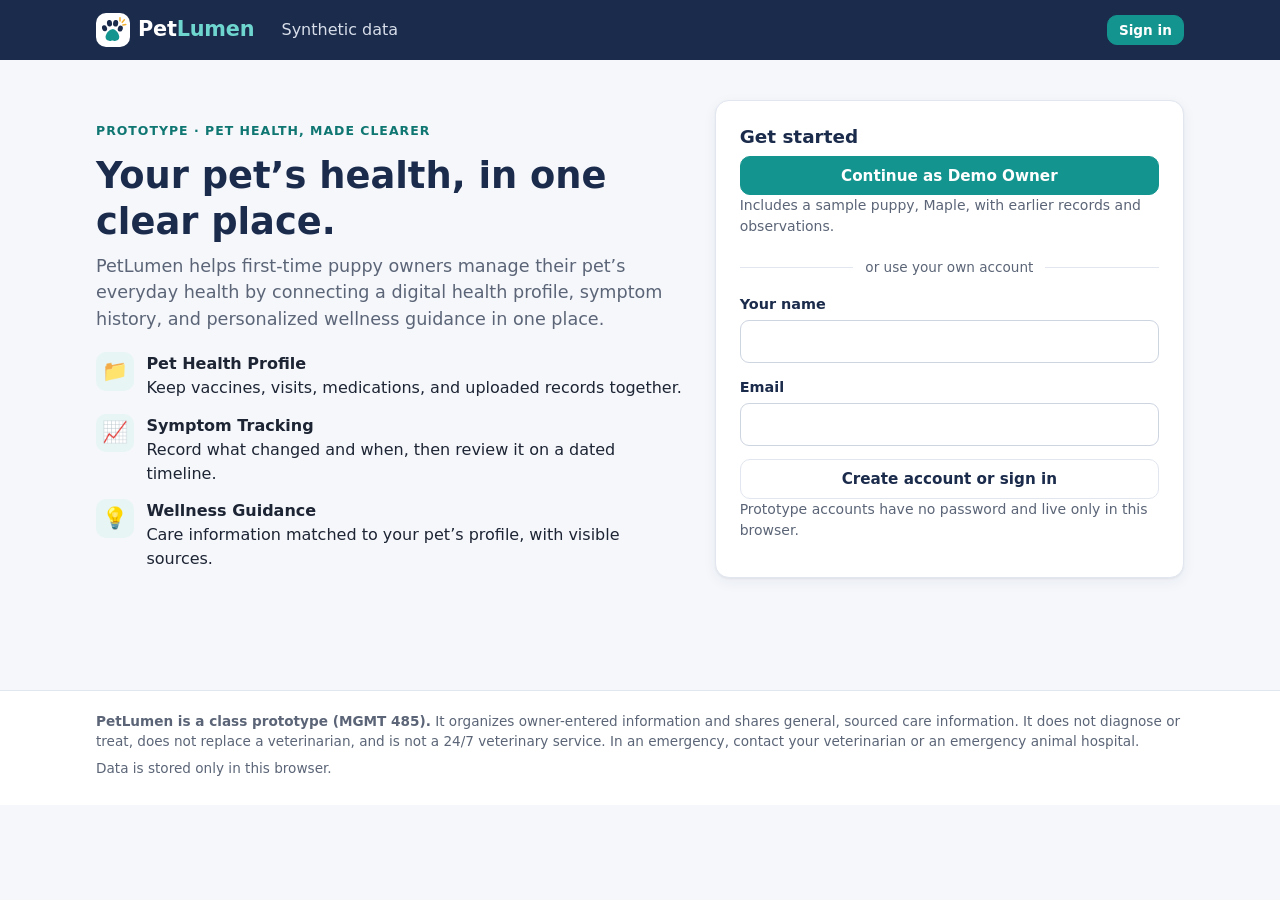
==== index.html @ 6859106e "Add PetLumen prototype app Static web app covering the three MVP features from the prototype brief: " ====
<!doctype html>
<html lang="en">
<head>
  <meta charset="utf-8">
  <meta name="viewport" content="width=device-width, initial-scale=1">
  <title>PetLumen</title>
  <meta name="description" content="PetLumen prototype: pet health profile, symptom tracking, and sourced wellness guidance in one place.">
  <meta name="theme-color" content="#1B2B4B">
  <link rel="icon" href="assets/logo.svg" type="image/svg+xml">
  <link rel="stylesheet" href="css/styles.css">
</head>
<body>
  <div id="app"><p class="loading">Loading PetLumen…</p></div>
  <div id="toasts" class="toasts" aria-live="polite"></div>
  <noscript>PetLumen needs JavaScript enabled.</noscript>
  <script src="js/store.js"></script>
  <script src="js/seed.js"></script>
  <script src="js/guidance.js"></script>
  <script src="js/app.js"></script>
</body>
</html>
---- css/styles.css ----
/* PetLumen brand: navy, teal, and a gold accent. */
:root {
  --navy: #1b2b4b;
  --navy-2: #2a3d63;
  --teal: #14948f;
  --teal-d: #0f7672;
  --teal-50: #e7f5f4;
  --gold: #f2b233;
  --gold-50: #fff6e0;
  --bg: #f5f7fb;
  --surface: #ffffff;
  --text: #1d2433;
  --muted: #5b6577;
  --border: #e1e6ef;
  --danger: #b3261e;
  --danger-50: #fdecea;
  --radius: 14px;
  --shadow: 0 1px 2px rgba(27, 43, 75, 0.06), 0 4px 14px rgba(27, 43, 75, 0.06);
}

* { box-sizing: border-box; }
html { -webkit-text-size-adjust: 100%; }
body {
  margin: 0;
  font-family: system-ui, -apple-system, "Segoe UI", Roboto, "Helvetica Neue", Arial, sans-serif;
  font-size: 16px;
  line-height: 1.5;
  color: var(--text);
  background: var(--bg);
}
h1, h2, h3 { color: var(--navy); line-height: 1.25; margin: 0 0 0.5rem; }
h1 { font-size: 1.75rem; }
h2 { font-size: 1.15rem; }
h3 { font-size: 1.02rem; }
p { margin: 0 0 0.75rem; }
a { color: var(--teal-d); }
.muted { color: var(--muted); }
.small { font-size: 0.875rem; }
.nowrap { white-space: nowrap; }
.loading { padding: 3rem; text-align: center; color: var(--muted); }

.wrap { max-width: 1120px; margin: 0 auto; padding: 0 16px; }
.main { padding-top: 1.5rem; padding-bottom: 2.5rem; min-height: 70vh; }

/* Header */
.topbar { background: var(--navy); color: #fff; position: sticky; top: 0; z-index: 10; }
.topbar-inner { display: flex; align-items: center; gap: 1rem; min-height: 60px; flex-wrap: wrap; }
.brand { display: flex; align-items: center; gap: 0.5rem; text-decoration: none; }
.brand img { background: #fff; border-radius: 10px; padding: 3px; }
.wordmark { font-weight: 800; font-size: 1.3rem; color: #fff; letter-spacing: -0.01em; }
.wordmark span { color: #6fd6cf; }
.nav { display: flex; gap: 0.25rem; flex: 1; flex-wrap: wrap; }
.nav a { color: #d7deea; text-decoration: none; padding: 0.4rem 0.7rem; border-radius: 8px; font-weight: 500; }
.nav a:hover { background: var(--navy-2); color: #fff; }
.nav a.active { background: var(--navy-2); color: #fff; box-shadow: inset 0 -2px 0 var(--gold); }
.userbox { display: flex; align-items: center; gap: 0.5rem; }
.user-name { font-weight: 600; max-width: 200px; overflow: hidden; text-overflow: ellipsis; white-space: nowrap; }
.topbar .btn-ghost { color: #fff; border-color: rgba(255, 255, 255, 0.35); background: transparent; }
.topbar .btn-ghost:hover { background: var(--navy-2); }

.syn-banner { background: var(--gold-50); border-bottom: 1px solid #f1d48e; color: #6b4a00; padding: 0.5rem 0; font-size: 0.9rem; }
.syn-hero { background: var(--gold-50); border: 1px solid #f1d48e; color: #6b4a00; border-radius: var(--radius); padding: 0.85rem 1rem; margin-bottom: 1.25rem; }

/* Buttons */
.btn {
  display: inline-flex; align-items: center; justify-content: center; gap: 0.35rem;
  font: inherit; font-weight: 600; font-size: 0.95rem; line-height: 1.2;
  padding: 0.6rem 1rem; border-radius: 10px; border: 1px solid var(--border);
  background: var(--surface); color: var(--navy); text-decoration: none; cursor: pointer;
}
.btn:hover { border-color: var(--teal); }
.btn:focus-visible, a:focus-visible, input:focus-visible, select:focus-visible, textarea:focus-visible, summary:focus-visible {
  outline: 3px solid rgba(20, 148, 143, 0.45); outline-offset: 2px;
}
.btn-primary { background: var(--teal); border-color: var(--teal); color: #fff; }
.btn-primary:hover { background: var(--teal-d); border-color: var(--teal-d); }
.btn-ghost { background: transparent; }
.btn-danger { color: var(--danger); border-color: #f0c2bd; }
.btn-danger:hover { border-color: var(--danger); }
.btn-sm { padding: 0.35rem 0.7rem; font-size: 0.85rem; }
.btn-block { width: 100%; }
.btn[disabled] { opacity: 0.45; cursor: not-allowed; }
.link-btn { background: none; border: 0; padding: 0; font: inherit; color: var(--teal-d); cursor: pointer; text-decoration: underline; }

/* Cards and layout */
.card { background: var(--surface); border: 1px solid var(--border); border-radius: var(--radius); box-shadow: var(--shadow); padding: 1.25rem; margin-bottom: 1rem; }
.card-head { display: flex; align-items: center; justify-content: space-between; gap: 0.75rem; flex-wrap: wrap; margin-bottom: 0.5rem; }
.card-head h2 { margin: 0; }
.two-col { display: grid; grid-template-columns: minmax(0, 1fr) minmax(0, 1.2fr); gap: 1rem; align-items: start; }
.two-col > .card, .stack > .card { margin-bottom: 0; }
.stack { display: grid; gap: 1rem; }
.page-head { display: flex; align-items: flex-end; justify-content: space-between; gap: 1rem; flex-wrap: wrap; margin-bottom: 1.25rem; }
.page-head p { margin: 0; }
.head-actions { display: flex; gap: 0.5rem; flex-wrap: wrap; }
.back { display: inline-block; margin-bottom: 0.75rem; text-decoration: none; font-weight: 500; }
.empty { text-align: center; padding: 2.5rem 1.25rem; }
.empty-icon { font-size: 2.5rem; }
.count { display: inline-block; min-width: 1.6rem; padding: 0 0.4rem; border-radius: 99px; background: var(--teal-50); color: var(--teal-d); font-size: 0.85rem; text-align: center; vertical-align: middle; }

/* Hero / login */
.hero { display: grid; grid-template-columns: minmax(0, 1.25fr) minmax(0, 1fr); gap: 2rem; align-items: center; padding: 1rem 0 1.5rem; }
.eyebrow { text-transform: uppercase; letter-spacing: 0.08em; font-size: 0.78rem; font-weight: 700; color: var(--teal-d); }
.hero h1 { font-size: 2.3rem; }
.lead { font-size: 1.1rem; color: var(--muted); }
.feature-list { list-style: none; padding: 0; margin: 1.25rem 0 0; display: grid; gap: 0.85rem; }
.feature-list li { display: flex; gap: 0.75rem; align-items: flex-start; }
.fi { font-size: 1.3rem; width: 2.4rem; height: 2.4rem; display: grid; place-items: center; background: var(--teal-50); border-radius: 10px; flex: none; }
.auth-card { padding: 1.5rem; }
.divider { display: flex; align-items: center; gap: 0.75rem; color: var(--muted); font-size: 0.85rem; margin: 1.25rem 0 1rem; }
.divider::before, .divider::after { content: ""; flex: 1; height: 1px; background: var(--border); }

/* Forms */
form label { display: block; font-weight: 600; font-size: 0.9rem; color: var(--navy); margin-bottom: 0.85rem; }
input, select, textarea {
  display: block; width: 100%; margin-top: 0.3rem; font: inherit; font-weight: 400; color: var(--text);
  padding: 0.6rem 0.7rem; border: 1px solid #cdd5e1; border-radius: 9px; background: #fff;
}
textarea { resize: vertical; }
input[type="file"] { padding: 0.45rem; background: var(--bg); }
input[type="checkbox"], input[type="radio"] { display: inline-block; width: auto; margin: 0 0.4rem 0 0; accent-color: var(--teal); }
label.check { display: flex; align-items: center; font-weight: 500; }
.row { display: grid; grid-template-columns: 1fr 1fr; gap: 0 0.85rem; align-items: end; }
.row label.check { padding-bottom: 0.7rem; }
fieldset { border: 0; padding: 0; margin: 0 0 0.75rem; }
legend { font-weight: 700; color: var(--teal-d); font-size: 0.8rem; text-transform: uppercase; letter-spacing: 0.06em; margin-bottom: 0.6rem; padding: 0; }
.form-card { max-width: 760px; }
.form-actions { display: flex; gap: 0.5rem; }
.severity legend { text-transform: none; letter-spacing: 0; font-size: 0.9rem; color: var(--navy); }
.seg { display: grid; grid-template-columns: repeat(5, 1fr); gap: 0.35rem; }
.seg-opt { margin: 0 !important; }
.seg-opt input { position: absolute; opacity: 0; pointer-events: none; }
.seg-opt span { display: flex; flex-direction: column; align-items: center; text-align: center; font-size: 0.72rem; font-weight: 500; padding: 0.45rem 0.2rem; border: 1px solid #cdd5e1; border-radius: 9px; cursor: pointer; min-height: 100%; line-height: 1.2; }
.seg-opt span b { font-size: 1rem; }
.seg-opt input:checked + span { background: var(--teal); border-color: var(--teal); color: #fff; }
.seg-opt input:focus-visible + span { outline: 3px solid rgba(20, 148, 143, 0.45); }
details.flags { border: 1px dashed #e7b6b1; background: #fffafa; border-radius: 10px; padding: 0.6rem 0.8rem; margin-bottom: 1rem; }
details.flags summary { cursor: pointer; font-weight: 600; color: var(--danger); }
details.flags label.check { margin: 0.45rem 0 0; font-size: 0.9rem; color: var(--text); }
.search { max-width: 320px; margin: 0; }
.filters { display: flex; gap: 1rem; align-items: flex-end; flex-wrap: wrap; margin-bottom: 0.75rem; }
.filters label { font-weight: 600; font-size: 0.85rem; color: var(--navy); }
.filters select { min-width: 180px; }

/* Pets */
.pets-grid { display: grid; grid-template-columns: repeat(auto-fill, minmax(280px, 1fr)); gap: 1rem; }
.pet-card { display: flex; gap: 1rem; text-decoration: none; color: inherit; margin: 0; transition: transform 0.12s, border-color 0.12s; }
.pet-card:hover { border-color: var(--teal); transform: translateY(-1px); }
.pet-card h3 { margin-bottom: 0.15rem; }
.pet-card p { margin-bottom: 0.5rem; }
.avatar { width: 52px; height: 52px; flex: none; border-radius: 50%; background: var(--teal-50); display: grid; place-items: center; font-size: 1.6rem; border: 2px solid #fff; box-shadow: 0 0 0 2px var(--teal-50); }
.avatar-lg { width: 68px; height: 68px; font-size: 2.1rem; }
.pet-hero { display: flex; align-items: center; gap: 1rem; flex-wrap: wrap; }
.pet-hero-body { flex: 1; min-width: 200px; }
.pet-hero h1 { margin-bottom: 0.15rem; }
.pet-hero p { margin: 0; }

.chips { display: flex; flex-wrap: wrap; gap: 0.35rem; }
.chip { display: inline-block; background: var(--bg); border: 1px solid var(--border); border-radius: 99px; padding: 0.15rem 0.6rem; font-size: 0.8rem; color: var(--navy); }
.chip-sm { font-size: 0.75rem; padding: 0.05rem 0.5rem; }
.chip-row { display: flex; gap: 0.35rem; flex-wrap: wrap; }
.chip-btn { font: inherit; font-size: 0.85rem; padding: 0.3rem 0.75rem; border-radius: 99px; border: 1px solid var(--border); background: #fff; cursor: pointer; color: var(--navy); }
.chip-btn.active { background: var(--navy); border-color: var(--navy); color: #fff; }
.badge { display: inline-block; vertical-align: middle; font-size: 0.68rem; font-weight: 700; text-transform: uppercase; letter-spacing: 0.05em; padding: 0.12rem 0.45rem; border-radius: 6px; background: var(--teal-50); color: var(--teal-d); }
.badge-syn { background: var(--gold); color: #3d2a00; }
.badge-new { background: var(--navy); color: #fff; }
.tag { display: inline-block; font-size: 0.75rem; font-weight: 600; padding: 0.1rem 0.5rem; border-radius: 6px; background: var(--teal-50); color: var(--teal-d); }
.tag-record { background: #e8edf7; color: var(--navy); }
.tag-profile { background: var(--gold-50); color: #6b4a00; }
.tag-act { background: #e8edf7; color: var(--navy); white-space: nowrap; }
.sev { display: inline-block; font-size: 0.75rem; font-weight: 700; padding: 0.1rem 0.45rem; border-radius: 6px; }
.sev-low { background: #e7f5ec; color: #1e6b3a; }
.sev-mid { background: var(--gold-50); color: #7a5200; }
.sev-high { background: var(--danger-50); color: var(--danger); }
.flag-text { color: var(--danger); font-weight: 600; margin-top: 0.2rem; }

/* Tabs */
.tabs { display: flex; gap: 0.25rem; overflow-x: auto; border-bottom: 1px solid var(--border); margin: 0 0 1rem; scrollbar-width: thin; }
.tabs a { padding: 0.65rem 0.9rem; text-decoration: none; color: var(--muted); font-weight: 600; white-space: nowrap; border-bottom: 3px solid transparent; }
.tabs a:hover { color: var(--navy); }
.tabs a.active { color: var(--navy); border-bottom-color: var(--teal); }

/* Facts / lists */
.facts { display: grid; grid-template-columns: 1fr 1fr; gap: 0.6rem 1rem; margin: 0 0 0.75rem; }
.facts dt { font-size: 0.78rem; color: var(--muted); font-weight: 600; text-transform: uppercase; letter-spacing: 0.04em; }
.facts dd { margin: 0; overflow-wrap: anywhere; }
.quick { display: grid; grid-template-columns: 1fr 1fr; gap: 0.5rem; }
.list { list-style: none; margin: 0; padding: 0; }
.list-item { display: flex; gap: 0.85rem; padding: 0.8rem 0; border-top: 1px solid var(--border); }
.list-item:first-child { border-top: 0; }
.li-date { flex: none; width: 92px; font-size: 0.85rem; font-weight: 600; color: var(--navy); }
.li-body { flex: 1; min-width: 0; overflow-wrap: anywhere; }
.li-body p { margin: 0.3rem 0; }
.plain { padding-left: 1.1rem; margin: 0; }
.plain li { margin-bottom: 0.35rem; }

/* Timeline */
.tl-month { font-size: 0.8rem; text-transform: uppercase; letter-spacing: 0.06em; color: var(--muted); margin: 1.25rem 0 0.5rem; }
.timeline { list-style: none; margin: 0; padding: 0 0 0 1.1rem; border-left: 2px solid var(--border); }
.tl { position: relative; display: flex; gap: 0.85rem; padding: 0 0 1rem 0.6rem; }
.tl-dot { position: absolute; left: -1.62rem; top: 0.3rem; width: 14px; height: 14px; border-radius: 50%; background: var(--teal); border: 3px solid #fff; box-shadow: 0 0 0 1px var(--teal); }
.tl-record .tl-dot { background: var(--navy); box-shadow: 0 0 0 1px var(--navy); }
.tl-profile .tl-dot { background: var(--gold); box-shadow: 0 0 0 1px var(--gold); }
.tl-date { flex: none; width: 92px; font-size: 0.85rem; font-weight: 600; color: var(--navy); }
.tl-body { flex: 1; min-width: 0; overflow-wrap: anywhere; }
.tl-title { font-weight: 500; margin-top: 0.15rem; }
.timeline.compact .tl { padding-bottom: 0.75rem; }

/* Alerts */
.alert { border-radius: var(--radius); padding: 0.85rem 1rem; margin-bottom: 1rem; border: 1px solid; }
.alert-info { background: var(--teal-50); border-color: #bfe3e0; color: #0d4f4c; }
.alert-urgent { background: var(--danger-50); border-color: #f0c2bd; color: #7d1a14; }

/* Guidance */
.guidance { display: grid; grid-template-columns: repeat(auto-fill, minmax(320px, 1fr)); gap: 1rem; }
.g-card { margin: 0; border-top: 4px solid var(--teal); display: flex; flex-direction: column; }
.g-card.pri-attention { border-top-color: var(--gold); }
.g-card.pri-urgent { border-top-color: var(--danger); background: #fffafa; }
.g-top { display: flex; justify-content: space-between; align-items: center; margin-bottom: 0.5rem; }
.pri { font-size: 0.75rem; font-weight: 700; color: var(--teal-d); text-transform: uppercase; letter-spacing: 0.05em; }
.pri-attention .pri { color: #8a5d00; }
.pri-urgent .pri { color: var(--danger); }
.g-card ul { padding-left: 1.1rem; margin: 0 0 0.75rem; }
.g-card li { margin-bottom: 0.3rem; }
.g-card details { margin-bottom: 0.75rem; }
.g-card details summary { cursor: pointer; font-weight: 600; color: var(--navy); font-size: 0.9rem; }
.g-uses { display: flex; flex-wrap: wrap; gap: 0.3rem; align-items: center; margin-top: auto; padding-top: 0.6rem; border-top: 1px solid var(--border); }
.g-sources { margin-top: 0.5rem; }

/* Tables */
.table-wrap { overflow-x: auto; }
table.data { width: 100%; border-collapse: collapse; font-size: 0.9rem; }
table.data th { text-align: left; font-size: 0.75rem; text-transform: uppercase; letter-spacing: 0.04em; color: var(--muted); padding: 0.5rem; border-bottom: 2px solid var(--border); }
table.data td { padding: 0.55rem 0.5rem; border-bottom: 1px solid var(--border); vertical-align: top; }
table.data td.num { text-align: right; font-variant-numeric: tabular-nums; font-weight: 600; }
table.kv { width: 100%; border-collapse: collapse; font-size: 0.92rem; }
table.kv th { text-align: left; width: 38%; color: var(--muted); font-weight: 600; padding: 0.35rem 0.5rem 0.35rem 0; vertical-align: top; }
table.kv td { padding: 0.35rem 0; }
.pager { display: flex; align-items: center; justify-content: center; gap: 0.75rem; margin-top: 1rem; }

/* Stats */
.stats { display: grid; grid-template-columns: repeat(auto-fill, minmax(160px, 1fr)); gap: 0.75rem; margin-bottom: 1rem; }
.stat { background: var(--surface); border: 1px solid var(--border); border-radius: var(--radius); padding: 1rem; box-shadow: var(--shadow); }
.stat-n { font-size: 1.6rem; font-weight: 800; color: var(--navy); font-variant-numeric: tabular-nums; }
.stat-l { font-size: 0.82rem; color: var(--muted); }

/* Summary */
.summary-actions { display: flex; gap: 0.5rem; margin-bottom: 1rem; flex-wrap: wrap; }
.summary { max-width: 860px; }
.summary-head { display: flex; gap: 0.75rem; align-items: center; border-bottom: 2px solid var(--navy); padding-bottom: 0.75rem; margin-bottom: 1rem; }
.summary-head h2 { margin: 0; font-size: 1.35rem; }
.summary-head p { margin: 0; }
.summary section { margin-bottom: 1.1rem; }
.summary h3 { font-size: 0.85rem; text-transform: uppercase; letter-spacing: 0.06em; color: var(--teal-d); border-bottom: 1px solid var(--border); padding-bottom: 0.3rem; }
.summary-foot { border-top: 1px solid var(--border); padding-top: 0.6rem; margin: 0; }

/* Footer & toasts */
.footer { border-top: 1px solid var(--border); background: #fff; padding: 1.25rem 0; font-size: 0.85rem; color: var(--muted); }
.footer p { margin: 0 0 0.4rem; }
.toasts { position: fixed; bottom: 16px; left: 50%; transform: translateX(-50%); display: grid; gap: 0.5rem; z-index: 50; width: min(440px, calc(100% - 32px)); }
.toast { background: var(--navy); color: #fff; padding: 0.75rem 1rem; border-radius: 10px; box-shadow: 0 8px 24px rgba(0, 0, 0, 0.18); transition: opacity 0.4s, transform 0.4s; }
.toast.error { background: var(--danger); }
.toast.out { opacity: 0; transform: translateY(8px); }

/* Responsive */
@media (max-width: 860px) {
  .hero, .two-col { grid-template-columns: 1fr; }
  .hero h1 { font-size: 1.85rem; }
}
@media (max-width: 560px) {
  h1 { font-size: 1.45rem; }
  .row { grid-template-columns: 1fr; }
  .facts, .quick { grid-template-columns: 1fr; }
  .nav { order: 3; flex-basis: 100%; padding-bottom: 0.5rem; }
  .userbox { margin-left: auto; }
  .user-name { max-width: 110px; }
  .seg-opt span { font-size: 0.62rem; }
  .li-date, .tl-date { width: 72px; font-size: 0.78rem; }
  .guidance { grid-template-columns: 1fr; }
  .card { padding: 1rem; }
}

/* Print: only the vet summary */
@media print {
  body { background: #fff; }
  .topbar, .syn-banner, .footer, .back, .pet-hero, .tabs, .no-print, .toasts { display: none !important; }
  .main { padding: 0; }
  .card { box-shadow: none; border: 0; padding: 0; }
  .summary { max-width: none; }
  a { color: inherit; text-decoration: none; }
}
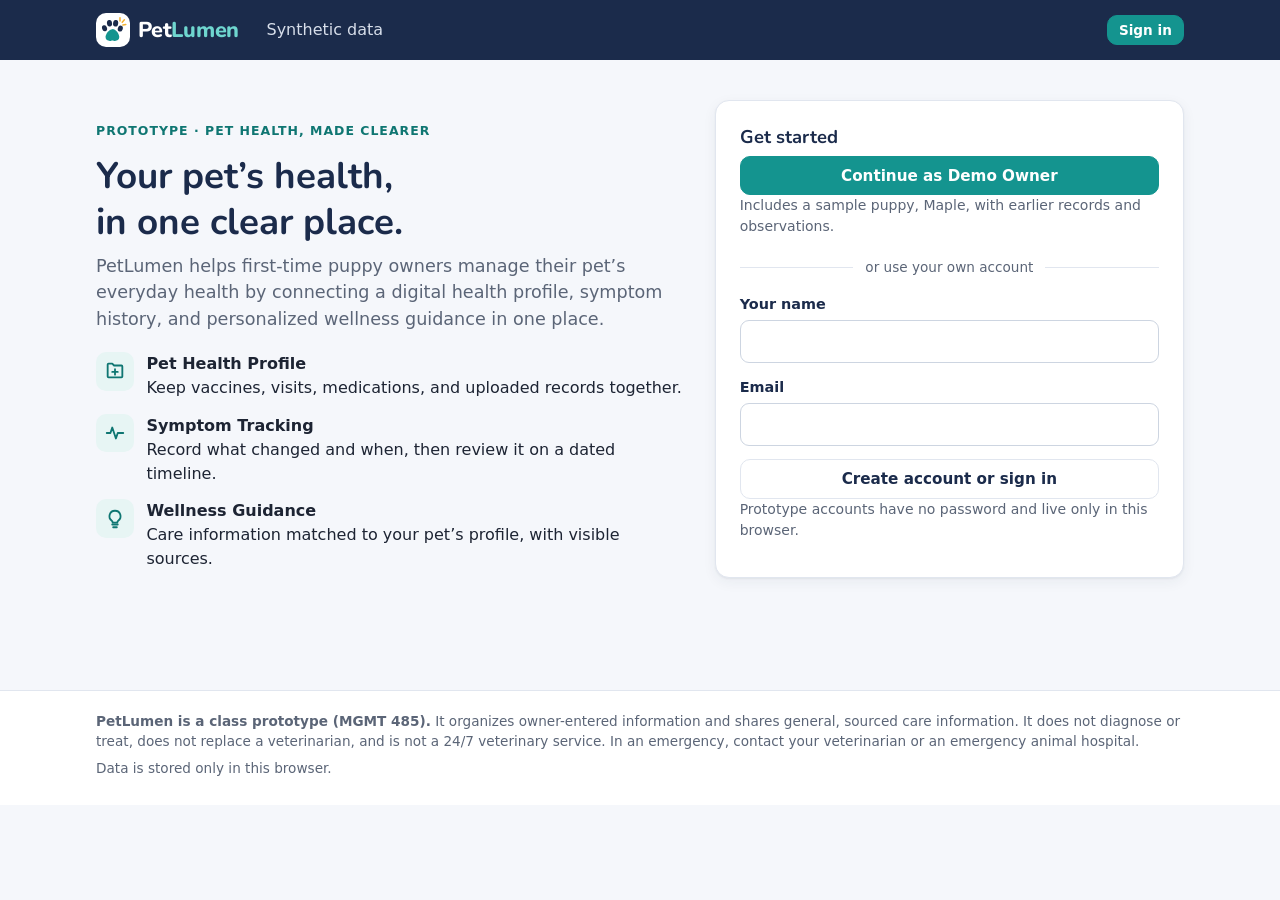
==== commit 64bc2d2d: "Add single-file PetLumen.html and make the app work in embedded viewers - Bundle CSS, JS and logo in" ====
--- a/index.html
+++ b/index.html
@@ -7,6 +7,7 @@
   <meta name="description" content="PetLumen prototype: pet health profile, symptom tracking, and sourced wellness guidance in one place.">
   <meta name="theme-color" content="#1B2B4B">
   <link rel="icon" href="assets/logo.svg" type="image/svg+xml">
+  <link rel="stylesheet" href="https://fonts.googleapis.com/css2?family=Nunito:wght@700;800&display=swap">
   <link rel="stylesheet" href="css/styles.css">
 </head>
 <body>
--- a/css/styles.css
+++ b/css/styles.css
@@ -1,34 +1,78 @@
 /* PetLumen brand: navy, teal, and a gold accent. */
+/* Layout: one centered column; pet pages use a profile card, tabs, then a two-column work area that stacks on phones. */
 :root {
-  --navy: #1b2b4b;
-  --navy-2: #2a3d63;
+  --brand: #1b2b4b;         /* navy header and wordmark band */
+  --brand-2: #2a3d63;
+  --ink: #1b2b4b;           /* headings and strong labels */
   --teal: #14948f;
-  --teal-d: #0f7672;
+  --teal-d: #0f7672;        /* links, teal text */
   --teal-50: #e7f5f4;
+  --teal-line: #bfe3e0;
+  --teal-ink: #0d4f4c;
   --gold: #f2b233;
   --gold-50: #fff6e0;
+  --gold-line: #f1d48e;
+  --gold-ink: #6b4a00;
+  --on-gold: #3d2a00;
+  --on-accent: #ffffff;
   --bg: #f5f7fb;
   --surface: #ffffff;
+  --surface-alt: #fffafa;
+  --chip-bg: #f5f7fb;
+  --navy-50: #e8edf7;
   --text: #1d2433;
   --muted: #5b6577;
   --border: #e1e6ef;
+  --input-border: #cdd5e1;
+  --nav-text: #d7deea;
+  --wordmark-accent: #6fd6cf;
   --danger: #b3261e;
   --danger-50: #fdecea;
+  --danger-line: #f0c2bd;
+  --danger-ink: #7d1a14;
+  --ok-50: #e7f5ec;
+  --ok-ink: #1e6b3a;
+  --focus: rgba(20, 148, 143, 0.45);
+  --shadow: 0 1px 2px rgba(27, 43, 75, 0.06), 0 4px 14px rgba(27, 43, 75, 0.06);
+  --overlay: rgba(15, 22, 38, 0.6);
+  --font-display: "Nunito", "Avenir Next", "Segoe UI", system-ui, sans-serif;
+  --font-body: system-ui, -apple-system, "Segoe UI", Roboto, "Helvetica Neue", Arial, sans-serif;
   --radius: 14px;
-  --shadow: 0 1px 2px rgba(27, 43, 75, 0.06), 0 4px 14px rgba(27, 43, 75, 0.06);
+}
+@media (prefers-color-scheme: dark) {
+  :root:not([data-theme="light"]) {
+    --brand: #111c33; --brand-2: #1f2e4d; --ink: #e3e9f5; --teal: #1aa8a2; --teal-d: #5fd0c9;
+    --teal-50: #123332; --teal-line: #1f5452; --teal-ink: #b5ece8;
+    --gold-50: #362a0d; --gold-line: #6b5419; --gold-ink: #f5d58a;
+    --bg: #0f1626; --surface: #172033; --surface-alt: #22171a; --chip-bg: #1d283d; --navy-50: #243150;
+    --text: #e3e8f2; --muted: #9aa6bb; --border: #2a3650; --input-border: #3a4866;
+    --danger: #ff8a80; --danger-50: #3a1816; --danger-line: #6e2a25; --danger-ink: #ffc9c3;
+    --ok-50: #15301f; --ok-ink: #9de0b4; --shadow: 0 1px 2px rgba(0, 0, 0, 0.3); --overlay: rgba(0, 0, 0, 0.7);
+    color-scheme: dark;
+  }
+}
+:root[data-theme="dark"] {
+  --brand: #111c33; --brand-2: #1f2e4d; --ink: #e3e9f5; --teal: #1aa8a2; --teal-d: #5fd0c9;
+  --teal-50: #123332; --teal-line: #1f5452; --teal-ink: #b5ece8;
+  --gold-50: #362a0d; --gold-line: #6b5419; --gold-ink: #f5d58a;
+  --bg: #0f1626; --surface: #172033; --surface-alt: #22171a; --chip-bg: #1d283d; --navy-50: #243150;
+  --text: #e3e8f2; --muted: #9aa6bb; --border: #2a3650; --input-border: #3a4866;
+  --danger: #ff8a80; --danger-50: #3a1816; --danger-line: #6e2a25; --danger-ink: #ffc9c3;
+  --ok-50: #15301f; --ok-ink: #9de0b4; --shadow: 0 1px 2px rgba(0, 0, 0, 0.3); --overlay: rgba(0, 0, 0, 0.7);
+  color-scheme: dark;
 }
 
 * { box-sizing: border-box; }
 html { -webkit-text-size-adjust: 100%; }
 body {
   margin: 0;
-  font-family: system-ui, -apple-system, "Segoe UI", Roboto, "Helvetica Neue", Arial, sans-serif;
+  font-family: var(--font-body);
   font-size: 16px;
   line-height: 1.5;
   color: var(--text);
   background: var(--bg);
 }
-h1, h2, h3 { color: var(--navy); line-height: 1.25; margin: 0 0 0.5rem; }
+h1, h2, h3 { color: var(--ink); font-family: var(--font-display); line-height: 1.25; margin: 0 0 0.5rem; text-wrap: balance; }
 h1 { font-size: 1.75rem; }
 h2 { font-size: 1.15rem; }
 h3 { font-size: 1.02rem; }
@@ -39,43 +83,44 @@
 .nowrap { white-space: nowrap; }
 .loading { padding: 3rem; text-align: center; color: var(--muted); }
 
-.wrap { max-width: 1120px; margin: 0 auto; padding: 0 16px; }
+.wrap { max-width: 1120px; margin: 0 auto; padding-left: max(16px, env(safe-area-inset-left, 0px)); padding-right: max(16px, env(safe-area-inset-right, 0px)); }
 .main { padding-top: 1.5rem; padding-bottom: 2.5rem; min-height: 70vh; }
 
 /* Header */
-.topbar { background: var(--navy); color: #fff; position: sticky; top: 0; z-index: 10; }
+.topbar { background: var(--brand); color: var(--on-accent); position: sticky; top: env(safe-area-inset-top, 0px); z-index: 10; }
+body::before { content: ""; position: fixed; inset: 0 0 auto; height: env(safe-area-inset-top, 0px); z-index: 10; background: var(--brand); }
 .topbar-inner { display: flex; align-items: center; gap: 1rem; min-height: 60px; flex-wrap: wrap; }
 .brand { display: flex; align-items: center; gap: 0.5rem; text-decoration: none; }
-.brand img { background: #fff; border-radius: 10px; padding: 3px; }
-.wordmark { font-weight: 800; font-size: 1.3rem; color: #fff; letter-spacing: -0.01em; }
-.wordmark span { color: #6fd6cf; }
+.brand img { background: #ffffff; border-radius: 10px; padding: 3px; }
+.wordmark { font-family: var(--font-display); font-weight: 800; font-size: 1.35rem; color: var(--on-accent); letter-spacing: -0.01em; }
+.wordmark span { color: var(--wordmark-accent); }
 .nav { display: flex; gap: 0.25rem; flex: 1; flex-wrap: wrap; }
-.nav a { color: #d7deea; text-decoration: none; padding: 0.4rem 0.7rem; border-radius: 8px; font-weight: 500; }
-.nav a:hover { background: var(--navy-2); color: #fff; }
-.nav a.active { background: var(--navy-2); color: #fff; box-shadow: inset 0 -2px 0 var(--gold); }
+.nav a { color: var(--nav-text); text-decoration: none; padding: 0.4rem 0.7rem; border-radius: 8px; font-weight: 500; }
+.nav a:hover { background: var(--brand-2); color: var(--on-accent); }
+.nav a.active { background: var(--brand-2); color: var(--on-accent); box-shadow: inset 0 -2px 0 var(--gold); }
 .userbox { display: flex; align-items: center; gap: 0.5rem; }
 .user-name { font-weight: 600; max-width: 200px; overflow: hidden; text-overflow: ellipsis; white-space: nowrap; }
-.topbar .btn-ghost { color: #fff; border-color: rgba(255, 255, 255, 0.35); background: transparent; }
-.topbar .btn-ghost:hover { background: var(--navy-2); }
-
-.syn-banner { background: var(--gold-50); border-bottom: 1px solid #f1d48e; color: #6b4a00; padding: 0.5rem 0; font-size: 0.9rem; }
-.syn-hero { background: var(--gold-50); border: 1px solid #f1d48e; color: #6b4a00; border-radius: var(--radius); padding: 0.85rem 1rem; margin-bottom: 1.25rem; }
+.topbar .btn-ghost { color: var(--on-accent); border-color: rgba(255, 255, 255, 0.35); background: transparent; }
+.topbar .btn-ghost:hover { background: var(--brand-2); }
+
+.syn-banner { background: var(--gold-50); border-bottom: 1px solid var(--gold-line); color: var(--gold-ink); padding: 0.5rem 0; font-size: 0.9rem; }
+.syn-hero { background: var(--gold-50); border: 1px solid var(--gold-line); color: var(--gold-ink); border-radius: var(--radius); padding: 0.85rem 1rem; margin-bottom: 1.25rem; }
 
 /* Buttons */
 .btn {
   display: inline-flex; align-items: center; justify-content: center; gap: 0.35rem;
   font: inherit; font-weight: 600; font-size: 0.95rem; line-height: 1.2;
   padding: 0.6rem 1rem; border-radius: 10px; border: 1px solid var(--border);
-  background: var(--surface); color: var(--navy); text-decoration: none; cursor: pointer;
+  background: var(--surface); color: var(--ink); text-decoration: none; cursor: pointer;
 }
 .btn:hover { border-color: var(--teal); }
 .btn:focus-visible, a:focus-visible, input:focus-visible, select:focus-visible, textarea:focus-visible, summary:focus-visible {
-  outline: 3px solid rgba(20, 148, 143, 0.45); outline-offset: 2px;
-}
-.btn-primary { background: var(--teal); border-color: var(--teal); color: #fff; }
+  outline: 3px solid var(--focus); outline-offset: 2px;
+}
+.btn-primary { background: var(--teal); border-color: var(--teal); color: var(--on-accent); }
 .btn-primary:hover { background: var(--teal-d); border-color: var(--teal-d); }
 .btn-ghost { background: transparent; }
-.btn-danger { color: var(--danger); border-color: #f0c2bd; }
+.btn-danger { color: var(--danger); border-color: var(--danger-line); }
 .btn-danger:hover { border-color: var(--danger); }
 .btn-sm { padding: 0.35rem 0.7rem; font-size: 0.85rem; }
 .btn-block { width: 100%; }
@@ -110,10 +155,10 @@
 .divider::before, .divider::after { content: ""; flex: 1; height: 1px; background: var(--border); }
 
 /* Forms */
-form label { display: block; font-weight: 600; font-size: 0.9rem; color: var(--navy); margin-bottom: 0.85rem; }
+form label { display: block; font-weight: 600; font-size: 0.9rem; color: var(--ink); margin-bottom: 0.85rem; }
 input, select, textarea {
   display: block; width: 100%; margin-top: 0.3rem; font: inherit; font-weight: 400; color: var(--text);
-  padding: 0.6rem 0.7rem; border: 1px solid #cdd5e1; border-radius: 9px; background: #fff;
+  padding: 0.6rem 0.7rem; border: 1px solid var(--input-border); border-radius: 9px; background: var(--surface);
 }
 textarea { resize: vertical; }
 input[type="file"] { padding: 0.45rem; background: var(--bg); }
@@ -125,20 +170,20 @@
 legend { font-weight: 700; color: var(--teal-d); font-size: 0.8rem; text-transform: uppercase; letter-spacing: 0.06em; margin-bottom: 0.6rem; padding: 0; }
 .form-card { max-width: 760px; }
 .form-actions { display: flex; gap: 0.5rem; }
-.severity legend { text-transform: none; letter-spacing: 0; font-size: 0.9rem; color: var(--navy); }
+.severity legend { text-transform: none; letter-spacing: 0; font-size: 0.9rem; color: var(--ink); }
 .seg { display: grid; grid-template-columns: repeat(5, 1fr); gap: 0.35rem; }
 .seg-opt { margin: 0 !important; }
 .seg-opt input { position: absolute; opacity: 0; pointer-events: none; }
-.seg-opt span { display: flex; flex-direction: column; align-items: center; text-align: center; font-size: 0.72rem; font-weight: 500; padding: 0.45rem 0.2rem; border: 1px solid #cdd5e1; border-radius: 9px; cursor: pointer; min-height: 100%; line-height: 1.2; }
+.seg-opt span { display: flex; flex-direction: column; align-items: center; text-align: center; font-size: 0.72rem; font-weight: 500; padding: 0.45rem 0.2rem; border: 1px solid var(--input-border); border-radius: 9px; cursor: pointer; min-height: 100%; line-height: 1.2; }
 .seg-opt span b { font-size: 1rem; }
-.seg-opt input:checked + span { background: var(--teal); border-color: var(--teal); color: #fff; }
-.seg-opt input:focus-visible + span { outline: 3px solid rgba(20, 148, 143, 0.45); }
-details.flags { border: 1px dashed #e7b6b1; background: #fffafa; border-radius: 10px; padding: 0.6rem 0.8rem; margin-bottom: 1rem; }
+.seg-opt input:checked + span { background: var(--teal); border-color: var(--teal); color: var(--on-accent); }
+.seg-opt input:focus-visible + span { outline: 3px solid var(--focus); }
+details.flags { border: 1px dashed var(--danger-line); background: var(--surface-alt); border-radius: 10px; padding: 0.6rem 0.8rem; margin-bottom: 1rem; }
 details.flags summary { cursor: pointer; font-weight: 600; color: var(--danger); }
 details.flags label.check { margin: 0.45rem 0 0; font-size: 0.9rem; color: var(--text); }
 .search { max-width: 320px; margin: 0; }
 .filters { display: flex; gap: 1rem; align-items: flex-end; flex-wrap: wrap; margin-bottom: 0.75rem; }
-.filters label { font-weight: 600; font-size: 0.85rem; color: var(--navy); }
+.filters label { font-weight: 600; font-size: 0.85rem; color: var(--ink); }
 .filters select { min-width: 180px; }
 
 /* Pets */
@@ -147,7 +192,7 @@
 .pet-card:hover { border-color: var(--teal); transform: translateY(-1px); }
 .pet-card h3 { margin-bottom: 0.15rem; }
 .pet-card p { margin-bottom: 0.5rem; }
-.avatar { width: 52px; height: 52px; flex: none; border-radius: 50%; background: var(--teal-50); display: grid; place-items: center; font-size: 1.6rem; border: 2px solid #fff; box-shadow: 0 0 0 2px var(--teal-50); }
+.avatar { width: 52px; height: 52px; flex: none; border-radius: 50%; background: var(--teal-50); display: grid; place-items: center; font-size: 1.6rem; border: 2px solid var(--surface); box-shadow: 0 0 0 2px var(--teal-50); }
 .avatar-lg { width: 68px; height: 68px; font-size: 2.1rem; }
 .pet-hero { display: flex; align-items: center; gap: 1rem; flex-wrap: wrap; }
 .pet-hero-body { flex: 1; min-width: 200px; }
@@ -155,29 +200,29 @@
 .pet-hero p { margin: 0; }
 
 .chips { display: flex; flex-wrap: wrap; gap: 0.35rem; }
-.chip { display: inline-block; background: var(--bg); border: 1px solid var(--border); border-radius: 99px; padding: 0.15rem 0.6rem; font-size: 0.8rem; color: var(--navy); }
+.chip { display: inline-block; background: var(--chip-bg); border: 1px solid var(--border); border-radius: 99px; padding: 0.15rem 0.6rem; font-size: 0.8rem; color: var(--ink); }
 .chip-sm { font-size: 0.75rem; padding: 0.05rem 0.5rem; }
 .chip-row { display: flex; gap: 0.35rem; flex-wrap: wrap; }
-.chip-btn { font: inherit; font-size: 0.85rem; padding: 0.3rem 0.75rem; border-radius: 99px; border: 1px solid var(--border); background: #fff; cursor: pointer; color: var(--navy); }
-.chip-btn.active { background: var(--navy); border-color: var(--navy); color: #fff; }
+.chip-btn { font: inherit; font-size: 0.85rem; padding: 0.3rem 0.75rem; border-radius: 99px; border: 1px solid var(--border); background: var(--surface); cursor: pointer; color: var(--ink); }
+.chip-btn.active { background: var(--teal); border-color: var(--teal); color: var(--on-accent); }
 .badge { display: inline-block; vertical-align: middle; font-size: 0.68rem; font-weight: 700; text-transform: uppercase; letter-spacing: 0.05em; padding: 0.12rem 0.45rem; border-radius: 6px; background: var(--teal-50); color: var(--teal-d); }
-.badge-syn { background: var(--gold); color: #3d2a00; }
-.badge-new { background: var(--navy); color: #fff; }
+.badge-syn { background: var(--gold); color: var(--on-gold); }
+.badge-new { background: var(--teal); color: var(--on-accent); }
 .tag { display: inline-block; font-size: 0.75rem; font-weight: 600; padding: 0.1rem 0.5rem; border-radius: 6px; background: var(--teal-50); color: var(--teal-d); }
-.tag-record { background: #e8edf7; color: var(--navy); }
-.tag-profile { background: var(--gold-50); color: #6b4a00; }
-.tag-act { background: #e8edf7; color: var(--navy); white-space: nowrap; }
+.tag-record { background: var(--navy-50); color: var(--ink); }
+.tag-profile { background: var(--gold-50); color: var(--gold-ink); }
+.tag-act { background: var(--navy-50); color: var(--ink); white-space: nowrap; }
 .sev { display: inline-block; font-size: 0.75rem; font-weight: 700; padding: 0.1rem 0.45rem; border-radius: 6px; }
-.sev-low { background: #e7f5ec; color: #1e6b3a; }
-.sev-mid { background: var(--gold-50); color: #7a5200; }
+.sev-low { background: var(--ok-50); color: var(--ok-ink); }
+.sev-mid { background: var(--gold-50); color: var(--gold-ink); }
 .sev-high { background: var(--danger-50); color: var(--danger); }
 .flag-text { color: var(--danger); font-weight: 600; margin-top: 0.2rem; }
 
 /* Tabs */
 .tabs { display: flex; gap: 0.25rem; overflow-x: auto; border-bottom: 1px solid var(--border); margin: 0 0 1rem; scrollbar-width: thin; }
 .tabs a { padding: 0.65rem 0.9rem; text-decoration: none; color: var(--muted); font-weight: 600; white-space: nowrap; border-bottom: 3px solid transparent; }
-.tabs a:hover { color: var(--navy); }
-.tabs a.active { color: var(--navy); border-bottom-color: var(--teal); }
+.tabs a:hover { color: var(--ink); }
+.tabs a.active { color: var(--ink); border-bottom-color: var(--teal); }
 
 /* Facts / lists */
 .facts { display: grid; grid-template-columns: 1fr 1fr; gap: 0.6rem 1rem; margin: 0 0 0.75rem; }
@@ -187,7 +232,7 @@
 .list { list-style: none; margin: 0; padding: 0; }
 .list-item { display: flex; gap: 0.85rem; padding: 0.8rem 0; border-top: 1px solid var(--border); }
 .list-item:first-child { border-top: 0; }
-.li-date { flex: none; width: 92px; font-size: 0.85rem; font-weight: 600; color: var(--navy); }
+.li-date { flex: none; width: 92px; font-size: 0.85rem; font-weight: 600; color: var(--ink); }
 .li-body { flex: 1; min-width: 0; overflow-wrap: anywhere; }
 .li-body p { margin: 0.3rem 0; }
 .plain { padding-left: 1.1rem; margin: 0; }
@@ -197,32 +242,32 @@
 .tl-month { font-size: 0.8rem; text-transform: uppercase; letter-spacing: 0.06em; color: var(--muted); margin: 1.25rem 0 0.5rem; }
 .timeline { list-style: none; margin: 0; padding: 0 0 0 1.1rem; border-left: 2px solid var(--border); }
 .tl { position: relative; display: flex; gap: 0.85rem; padding: 0 0 1rem 0.6rem; }
-.tl-dot { position: absolute; left: -1.62rem; top: 0.3rem; width: 14px; height: 14px; border-radius: 50%; background: var(--teal); border: 3px solid #fff; box-shadow: 0 0 0 1px var(--teal); }
-.tl-record .tl-dot { background: var(--navy); box-shadow: 0 0 0 1px var(--navy); }
+.tl-dot { position: absolute; left: -1.62rem; top: 0.3rem; width: 14px; height: 14px; border-radius: 50%; background: var(--teal); border: 3px solid var(--surface); box-shadow: 0 0 0 1px var(--teal); }
+.tl-record .tl-dot { background: var(--ink); box-shadow: 0 0 0 1px var(--ink); }
 .tl-profile .tl-dot { background: var(--gold); box-shadow: 0 0 0 1px var(--gold); }
-.tl-date { flex: none; width: 92px; font-size: 0.85rem; font-weight: 600; color: var(--navy); }
+.tl-date { flex: none; width: 92px; font-size: 0.85rem; font-weight: 600; color: var(--ink); }
 .tl-body { flex: 1; min-width: 0; overflow-wrap: anywhere; }
 .tl-title { font-weight: 500; margin-top: 0.15rem; }
 .timeline.compact .tl { padding-bottom: 0.75rem; }
 
 /* Alerts */
 .alert { border-radius: var(--radius); padding: 0.85rem 1rem; margin-bottom: 1rem; border: 1px solid; }
-.alert-info { background: var(--teal-50); border-color: #bfe3e0; color: #0d4f4c; }
-.alert-urgent { background: var(--danger-50); border-color: #f0c2bd; color: #7d1a14; }
+.alert-info { background: var(--teal-50); border-color: var(--teal-line); color: var(--teal-ink); }
+.alert-urgent { background: var(--danger-50); border-color: var(--danger-line); color: var(--danger-ink); }
 
 /* Guidance */
 .guidance { display: grid; grid-template-columns: repeat(auto-fill, minmax(320px, 1fr)); gap: 1rem; }
 .g-card { margin: 0; border-top: 4px solid var(--teal); display: flex; flex-direction: column; }
 .g-card.pri-attention { border-top-color: var(--gold); }
-.g-card.pri-urgent { border-top-color: var(--danger); background: #fffafa; }
+.g-card.pri-urgent { border-top-color: var(--danger); background: var(--surface-alt); }
 .g-top { display: flex; justify-content: space-between; align-items: center; margin-bottom: 0.5rem; }
 .pri { font-size: 0.75rem; font-weight: 700; color: var(--teal-d); text-transform: uppercase; letter-spacing: 0.05em; }
-.pri-attention .pri { color: #8a5d00; }
+.pri-attention .pri { color: var(--gold-ink); }
 .pri-urgent .pri { color: var(--danger); }
 .g-card ul { padding-left: 1.1rem; margin: 0 0 0.75rem; }
 .g-card li { margin-bottom: 0.3rem; }
 .g-card details { margin-bottom: 0.75rem; }
-.g-card details summary { cursor: pointer; font-weight: 600; color: var(--navy); font-size: 0.9rem; }
+.g-card details summary { cursor: pointer; font-weight: 600; color: var(--ink); font-size: 0.9rem; }
 .g-uses { display: flex; flex-wrap: wrap; gap: 0.3rem; align-items: center; margin-top: auto; padding-top: 0.6rem; border-top: 1px solid var(--border); }
 .g-sources { margin-top: 0.5rem; }
 
@@ -240,13 +285,13 @@
 /* Stats */
 .stats { display: grid; grid-template-columns: repeat(auto-fill, minmax(160px, 1fr)); gap: 0.75rem; margin-bottom: 1rem; }
 .stat { background: var(--surface); border: 1px solid var(--border); border-radius: var(--radius); padding: 1rem; box-shadow: var(--shadow); }
-.stat-n { font-size: 1.6rem; font-weight: 800; color: var(--navy); font-variant-numeric: tabular-nums; }
+.stat-n { font-family: var(--font-display); font-size: 1.6rem; font-weight: 800; color: var(--ink); font-variant-numeric: tabular-nums; }
 .stat-l { font-size: 0.82rem; color: var(--muted); }
 
 /* Summary */
 .summary-actions { display: flex; gap: 0.5rem; margin-bottom: 1rem; flex-wrap: wrap; }
 .summary { max-width: 860px; }
-.summary-head { display: flex; gap: 0.75rem; align-items: center; border-bottom: 2px solid var(--navy); padding-bottom: 0.75rem; margin-bottom: 1rem; }
+.summary-head { display: flex; gap: 0.75rem; align-items: center; border-bottom: 2px solid var(--ink); padding-bottom: 0.75rem; margin-bottom: 1rem; }
 .summary-head h2 { margin: 0; font-size: 1.35rem; }
 .summary-head p { margin: 0; }
 .summary section { margin-bottom: 1.1rem; }
@@ -254,11 +299,16 @@
 .summary-foot { border-top: 1px solid var(--border); padding-top: 0.6rem; margin: 0; }
 
 /* Footer & toasts */
-.footer { border-top: 1px solid var(--border); background: #fff; padding: 1.25rem 0; font-size: 0.85rem; color: var(--muted); }
+.footer { border-top: 1px solid var(--border); background: var(--surface); padding: 1.25rem 0; font-size: 0.85rem; color: var(--muted); }
 .footer p { margin: 0 0 0.4rem; }
-.toasts { position: fixed; bottom: 16px; left: 50%; transform: translateX(-50%); display: grid; gap: 0.5rem; z-index: 50; width: min(440px, calc(100% - 32px)); }
-.toast { background: var(--navy); color: #fff; padding: 0.75rem 1rem; border-radius: 10px; box-shadow: 0 8px 24px rgba(0, 0, 0, 0.18); transition: opacity 0.4s, transform 0.4s; }
-.toast.error { background: var(--danger); }
+.toasts { position: fixed; bottom: calc(16px + env(safe-area-inset-bottom, 0px)); left: 50%; transform: translateX(-50%); display: grid; gap: 0.5rem; z-index: 50; width: min(440px, calc(100% - 32px)); }
+.toast { background: var(--brand); color: var(--on-accent); padding: 0.75rem 1rem; border-radius: 10px; box-shadow: 0 8px 24px rgba(0, 0, 0, 0.18); transition: opacity 0.4s, transform 0.4s; }
+.toast.error { background: #b3261e; }
+.preview { position: fixed; inset: 0; background: var(--overlay); display: grid; place-items: center; z-index: 60; padding: 16px; }
+.preview-box { background: var(--surface); border-radius: var(--radius); padding: 1rem; max-width: min(900px, 100%); max-height: 90vh; overflow: auto; }
+.preview-box img { display: block; max-width: 100%; height: auto; border-radius: 8px; }
+.fi svg { color: var(--teal-d); }
+@media (prefers-reduced-motion: reduce) { * { transition: none !important; scroll-behavior: auto !important; } }
 .toast.out { opacity: 0; transform: translateY(8px); }
 
 /* Responsive */
@@ -281,7 +331,7 @@
 
 /* Print: only the vet summary */
 @media print {
-  body { background: #fff; }
+  body { background: #ffffff; color: #1d2433; }
   .topbar, .syn-banner, .footer, .back, .pet-hero, .tabs, .no-print, .toasts { display: none !important; }
   .main { padding: 0; }
   .card { box-shadow: none; border: 0; padding: 0; }
